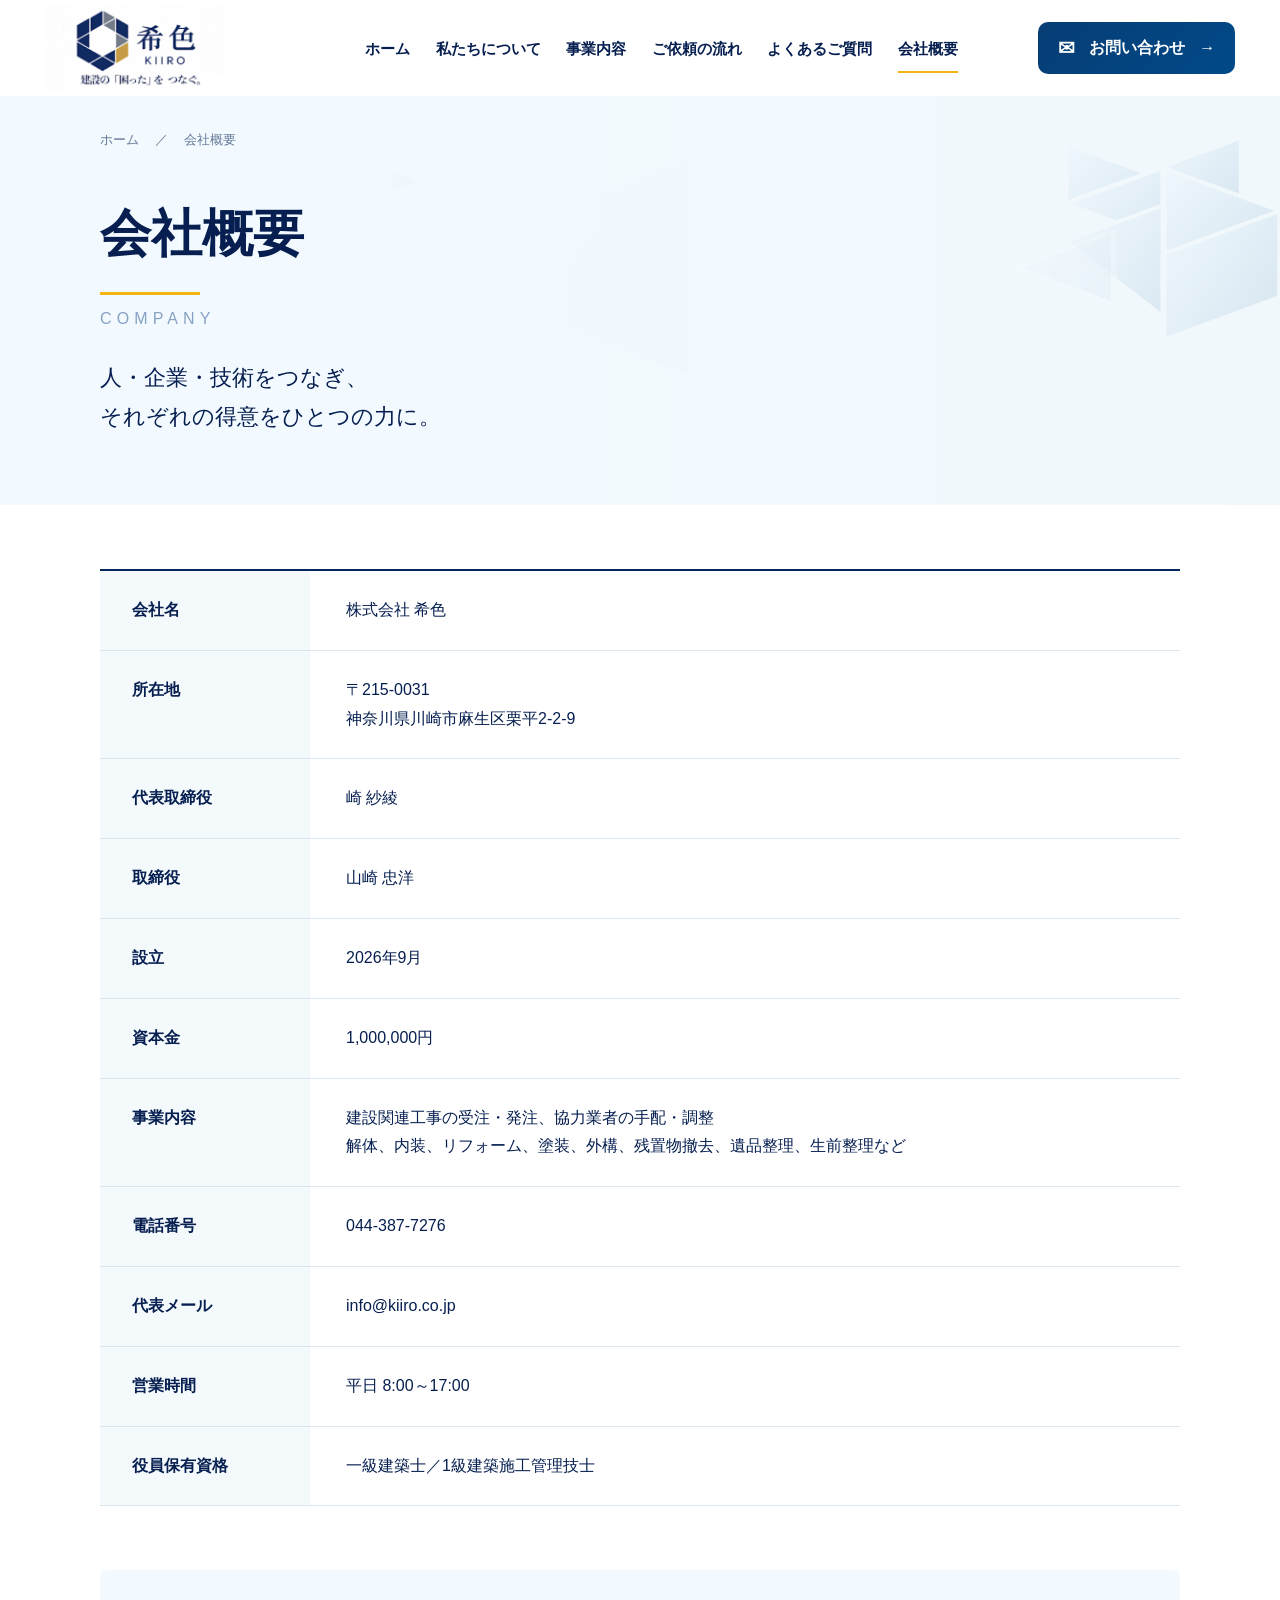
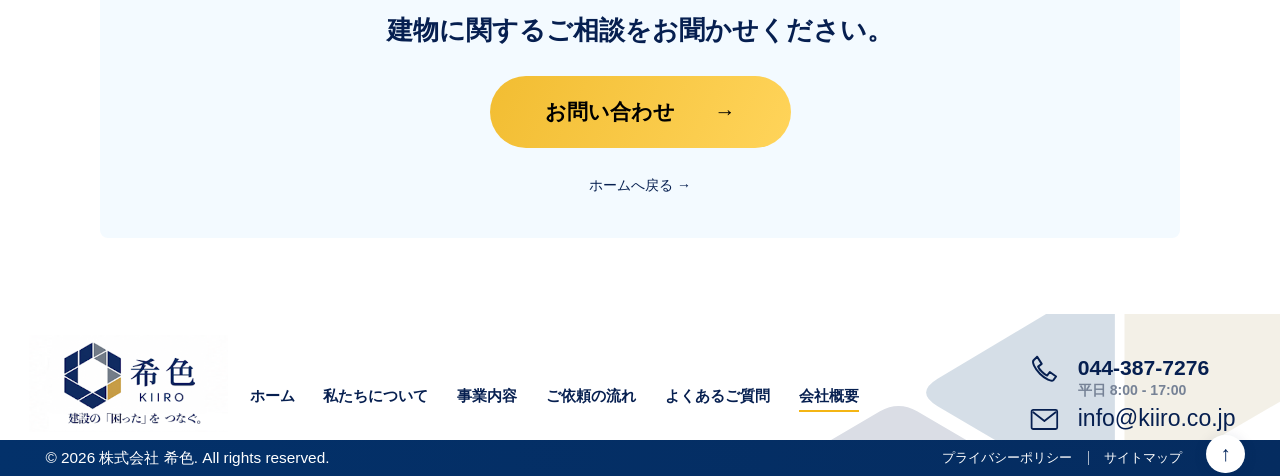
==== company.html @ d64662c7 "Apply client copy revisions and add company profile page" ====
<!doctype html>
<html lang="ja">
<head>
  <meta charset="utf-8">
  <meta name="viewport" content="width=device-width, initial-scale=1">
  <meta name="description" content="株式会社 希色の会社概要。所在地、役員、設立、資本金、事業内容、連絡先、役員保有資格をご紹介します。">
  <title>会社概要｜株式会社 希色</title>
  <link rel="icon" type="image/svg+xml" href="data:image/svg+xml,%3Csvg xmlns='http://www.w3.org/2000/svg' viewBox='0 0 64 64'%3E%3Cpath fill='%23042b64' d='M32 3 57 17v30L32 61 7 47V17z'/%3E%3Cpath fill='white' d='m32 13 16 9v19l-16 9-16-9V22z'/%3E%3Cpath fill='%23eeb52b' d='M48 41v10l-9 5V46z'/%3E%3C/svg%3E">
  <link rel="stylesheet" href="styles.css">
  <link rel="stylesheet" href="icons.css?v=20261001-3">
  <link rel="stylesheet" href="responsive.css?v=20261001-2">
  <link rel="stylesheet" href="message.css">
  <link rel="stylesheet" href="animation.css">
  <link rel="stylesheet" href="company.css">
</head>
<body class="company-page">
  <a class="skip-link" href="#main">本文へ移動</a>
  <header class="site-header" id="top">
    <div class="header-inner">
      <a class="brand" href="index.html" aria-label="希色 ホーム">
        <img class="brand-logo" src="assets/kiiro-logo.png" alt="希色 KIIRO 建設の「困った」を、つなぐ。">
      </a>
      <button class="menu-button" type="button" aria-label="メニューを開く" aria-expanded="false"><span></span><span></span><span></span></button>
      <nav class="global-nav" aria-label="メインナビゲーション">
        <a href="index.html">ホーム</a><a href="index.html#about">私たちについて</a><a href="index.html#business">事業内容</a><a href="index.html#flow">ご依頼の流れ</a><a href="index.html#faq">よくあるご質問</a><a class="is-active" aria-current="page" href="company.html">会社概要</a>
      </nav>
      <button class="header-contact js-open-contact" type="button"><span class="mail-icon">✉</span>お問い合わせ <span aria-hidden="true">→</span></button>
    </div>
  </header>

  <main id="main">
    <section class="company-intro">
      <div class="company-container">
        <p class="breadcrumb"><a href="index.html">ホーム</a><span aria-hidden="true">／</span>会社概要</p>
        <div class="section-heading"><h1>会社概要</h1><i></i><span>COMPANY</span></div>
        <p class="company-tagline">人・企業・技術をつなぎ、<br>それぞれの得意をひとつの力に。</p>
      </div>
    </section>
    <section class="company-details company-container" aria-label="会社基本情報">
      <dl class="company-profile">
        <div><dt>会社名</dt><dd>株式会社 希色</dd></div>
        <div><dt>所在地</dt><dd>〒215-0031<br>神奈川県川崎市麻生区栗平2-2-9</dd></div>
        <div><dt>代表取締役</dt><dd>崎 紗綾</dd></div>
        <div><dt>取締役</dt><dd>山崎 忠洋</dd></div>
        <div><dt>設立</dt><dd>2026年9月</dd></div>
        <div><dt>資本金</dt><dd>1,000,000円</dd></div>
        <div><dt>事業内容</dt><dd>建設関連工事の受注・発注、協力業者の手配・調整<br>解体、内装、リフォーム、塗装、外構、残置物撤去、遺品整理、生前整理など</dd></div>
        <div><dt>電話番号</dt><dd><a href="tel:0443877276">044-387-7276</a></dd></div>
        <div><dt>代表メール</dt><dd><a href="mailto:info@kiiro.co.jp">info@kiiro.co.jp</a></dd></div>
        <div><dt>営業時間</dt><dd>平日 8:00～17:00</dd></div>
        <div><dt>役員保有資格</dt><dd>一級建築士／1級建築施工管理技士</dd></div>
      </dl>
      <div class="company-consult">
        <h2>建物に関するご相談を<br class="mobile-break">お聞かせください。</h2>
        <button class="cta cta-gold js-open-contact" type="button">お問い合わせ <span aria-hidden="true">→</span></button>
        <a class="company-home" href="index.html">ホームへ戻る →</a>
      </div>
    </section>
  </main>

  <footer>
    <div class="footer-main">
      <a class="brand footer-brand" href="index.html" aria-label="希色 ホーム"><img class="brand-logo" src="assets/kiiro-logo.png" alt="希色 KIIRO 建設の「困った」を、つなぐ。"></a>
      <nav aria-label="フッターナビゲーション"><a href="index.html">ホーム</a><a href="index.html#about">私たちについて</a><a href="index.html#business">事業内容</a><a href="index.html#flow">ご依頼の流れ</a><a href="index.html#faq">よくあるご質問</a><a class="is-active" aria-current="page" href="company.html">会社概要</a></nav>
      <address><a href="tel:0443877276"><svg viewBox="0 0 32 32" aria-hidden="true"><path d="M8 3 4 7c-2 2 1 9 7 15s13 9 15 7l3-4-7-5-3 4c-3-1-9-7-10-10l4-3Z"/></svg><span>044-387-7276</span></a><small>平日 8:00 - 17:00</small><a href="mailto:info@kiiro.co.jp"><svg viewBox="0 0 36 28" aria-hidden="true"><rect x="2" y="2" width="32" height="24" rx="2"/><path d="m4 5 14 11L32 5"/></svg><span>info@kiiro.co.jp</span></a></address>
    </div>
    <div class="footer-bottom"><span>© 2026 株式会社 希色. All rights reserved.</span><div class="footer-links"><a href="#">プライバシーポリシー</a><i></i><a href="#">サイトマップ</a></div><a class="page-top" href="#top" aria-label="ページ上部へ">↑</a></div>
  </footer>

  <dialog class="contact-modal" id="contact-form" aria-labelledby="contact-title">
    <div class="modal-head">
      <div><span>CONTACT</span><h2 id="contact-title">まずはご相談ください</h2></div>
      <button class="modal-close" type="button" aria-label="フォームを閉じる">×</button>
    </div>
    <p class="modal-intro">建物に関するご相談内容をお聞かせください。内容を確認後、担当者よりご連絡します。</p>
    <form action="https://formsubmit.co/info@kiiro.co.jp" method="POST">
      <input type="hidden" name="_subject" value="【希色ウェブサイト】新しいご相談">
      <input type="hidden" name="_template" value="table">
      <input type="hidden" name="_captcha" value="false">
      <input type="hidden" name="_next" value="https://kawase-creative.github.io/kiiro-corporate-site/?sent=1">
      <input class="form-honey" type="text" name="_honey" tabindex="-1" autocomplete="off">
      <label class="form-field"><span>ご相談内容 <b>必須</b></span><select name="ご相談内容" required><option value="">選択してください</option><option>解体</option><option>内装</option><option>リフォーム</option><option>塗装</option><option>外構</option><option>残置物撤去</option><option>遺品整理</option><option>その他</option></select></label>
      <div class="form-row">
        <label class="form-field"><span>お名前 <b>必須</b></span><input type="text" name="お名前" autocomplete="name" required placeholder="例）希色 太郎"></label>
        <label class="form-field"><span>メールアドレス <b>必須</b></span><input type="email" name="email" autocomplete="email" required placeholder="例）info@example.jp"></label>
      </div>
      <label class="form-field"><span>電話番号</span><input type="tel" name="電話番号" autocomplete="tel" inputmode="tel" placeholder="例）044-000-0000"></label>
      <label class="form-field"><span>ご相談内容の詳細</span><textarea name="ご相談内容の詳細" rows="5" placeholder="ご相談内容やご希望の時期などをご記入ください。"></textarea></label>
      <p class="form-note">入力内容は、ご相談への回答にのみ使用します。</p>
      <button class="form-submit" type="submit">入力内容を送信する <span aria-hidden="true">→</span></button>
    </form>
  </dialog>
  <div class="success-toast" role="status" aria-live="polite">お問い合わせを送信しました。担当者からのご連絡をお待ちください。</div>

  <svg class="svg-defs" aria-hidden="true">
    <defs>
      <symbol id="icon-box" viewBox="0 0 64 64"><path d="M12 19 32 8l20 11v25L32 56 12 44zM12 19l20 12 20-12M32 31v25"/></symbol>
      <symbol id="icon-tree" viewBox="0 0 64 64"><path d="m32 6-9 13h6L18 32h10L16 45h33L37 32h9L35 19h6zM32 44v14"/></symbol>
      <symbol id="icon-people" viewBox="0 0 64 64"><circle cx="32" cy="17" r="9"/><circle cx="12" cy="25" r="6"/><circle cx="52" cy="25" r="6"/><path d="M19 52V40c0-7 6-12 13-12s13 5 13 12v12zM3 50V40c0-5 4-9 9-9 3 0 6 1 8 4M61 50V40c0-5-4-9-9-9-3 0-6 1-8 4"/></symbol>
      <symbol id="icon-layers" viewBox="0 0 64 64"><path d="m10 21 22 13 22-13L32 8zM10 33l22 13 22-13M10 45l22 13 22-13"/></symbol>
      <symbol id="icon-home" viewBox="0 0 64 64"><path d="M8 30 32 9l24 21M14 27v29h36V27M27 56V39h10v17"/></symbol>
      <symbol id="icon-building" viewBox="0 0 64 64"><path d="M12 56V25h17v31M29 56V8h23v48M5 56h54M18 34h6M18 45h6M37 18h7M37 30h7M37 42h7"/><path class="icon-gold" d="M18 34h6M37 18h7M37 42h7"/></symbol>
      <symbol id="icon-handshake" viewBox="0 0 64 64"><path d="m6 18 10-8 8 10-10 8zM58 18l-10-8-8 10 10 8zM19 24l10-8c3-2 6-1 8 1l8 8M16 27l6 6 15 15c3 3 8-1 5-4 3 3 8-2 4-5 4 3 8-2 4-5M23 48l-2 2c-4 4-9-1-5-5-4 4-9-1-5-5l10-10"/></symbol>
      <symbol id="icon-check" viewBox="0 0 64 64"><rect x="10" y="7" width="36" height="49" rx="3"/><path d="M18 19h21M18 29h17M18 39h14"/><circle cx="47" cy="46" r="13" class="gold-fill"/><path d="m41 46 4 4 8-10" class="white-stroke"/></symbol>
      <symbol id="icon-chart" viewBox="0 0 64 64"><path d="M6 57h53M12 53V36h10v17M27 53V24h10v29M42 53V10h10v43"/></symbol>
      <symbol id="reason-network" viewBox="0 0 100 80"><path d="m5 27 19-23 16 13-18 24zM95 27 77 4 61 17l18 24z"/><path d="M22 35 36 18c4-4 9-5 14-2l6 4 10-4c4-2 8-1 11 2l5 6"/><path d="m31 30 31 29c5 5 13-2 8-7 5 5 13-2 8-7 5 4 12-3 7-8l-8-8"/><path d="m24 34-8 10c-4 5 3 12 8 7-5 6 3 13 8 7-4 6 4 12 9 7l3-3c-3 6 5 11 10 6l5-5"/></symbol>
      <symbol id="reason-onestop" viewBox="0 0 80 80"><rect x="14" y="8" width="43" height="58" rx="4"/><path d="M24 23h24M24 34h21M24 45h17"/><circle cx="58" cy="57" r="17" fill="#f4b514" stroke="#f4b514"/><path d="m49 57 6 6 12-16" fill="none" stroke="#fff" stroke-width="4"/></symbol>
      <symbol id="reason-customer" viewBox="0 0 80 80"><circle cx="40" cy="15" r="11"/><circle cx="17" cy="29" r="8"/><circle cx="63" cy="29" r="8"/><path d="M20 68V49c0-13 9-22 20-22s20 9 20 22v19zM4 68V53c0-10 8-18 18-18 5 0 9 2 13 5M4 68h16M76 68V53c0-10-8-18-18-18-5 0-9 2-13 5M60 68h16"/></symbol>
      <symbol id="reason-range" viewBox="0 0 80 80"><path d="M8 68h64M15 62V43h13v19M34 62V29h13v33M53 62V14h13v48"/></symbol>
      <symbol id="icon-truck" viewBox="0 0 64 64"><path d="M5 15h34v30H5zM39 25h12l8 11v9H39zM45 28v9h12M12 45a7 7 0 1 0 14 0M44 45a7 7 0 1 0 14 0"/><path class="icon-gold" d="M8 35h28"/></symbol>
      <symbol id="icon-roller" viewBox="0 0 64 64"><rect x="10" y="10" width="40" height="16" rx="4"/><rect class="icon-gold" x="15" y="14" width="30" height="8" rx="2"/><path d="M50 18h6v12H32v8M32 38v19"/></symbol>
      <symbol id="icon-fence" viewBox="0 0 64 64"><path d="M8 56V21l7-9 7 9v35M24 56V21l7-9 7 9v35M40 56V21l7-9 7 9v35M4 31h56M4 45h56"/><path class="icon-gold" d="M24 25v25M40 25v25"/></symbol>
      <symbol id="icon-excavator" viewBox="0 0 100 90"><rect x="5" y="70" width="58" height="16" rx="8"/><rect x="13" y="53" width="49" height="17" rx="8.5"/><path d="m40 53 35-45 10 8-29 37zM85 16l13 17c2 3 2 6 0 9l-7 10-13-20"/><path d="M91 39c7 2 9 8 8 17v10c0 12-9 20-21 20l-11-2c-3-1-4-5-2-8l7-5c6-4 8-10 9-18l1-8c1-5 4-7 9-6Z" fill="#f4c12e" stroke="#05275d" stroke-width="3.2" stroke-linecap="round" stroke-linejoin="round"/></symbol>
    </defs>
  </svg>
  <script src="script.js"></script>
</body>
</html>
---- styles.css ----
:root{--navy:#05275d;--blue:#06457e;--gold:#f4b514;--pale:#f3faff;--line:#d9e8f3;--ink:#061f50;--serif:"Yu Mincho","Hiragino Mincho ProN","Noto Serif JP",serif;--sans:"Hiragino Kaku Gothic ProN","Yu Gothic","Noto Sans JP",sans-serif}*{box-sizing:border-box}html{scroll-behavior:smooth}body{margin:0;color:var(--ink);font-family:var(--sans);background:#fff;line-height:1.8}a{color:inherit;text-decoration:none}img{max-width:100%;display:block}.skip-link{position:fixed;left:12px;top:-100px;background:#fff;padding:8px 14px;z-index:1000}.skip-link:focus{top:12px}.site-header{height:110px;background:rgba(255,255,255,.97);position:relative;z-index:20}.header-inner{height:100%;max-width:1760px;margin:auto;padding:0 5vw;display:flex;align-items:center;gap:3vw}.brand{display:flex;align-items:center;min-width:240px}.brand-mark{width:62px;height:66px}.brand-type{display:flex;flex-direction:column;margin-left:8px;line-height:1}.brand-type b{font-family:var(--serif);font-size:30px;letter-spacing:.12em}.brand-type em{font-style:normal;font-weight:700;letter-spacing:.32em;font-size:12px;margin:7px 0}.brand-type small{font-family:var(--serif);font-size:11px;white-space:nowrap}.global-nav{display:flex;align-items:center;justify-content:center;gap:2.4vw;flex:1}.global-nav a{font-size:15px;font-weight:700;white-space:nowrap;position:relative;padding:38px 0}.global-nav a:after{content:"";position:absolute;left:0;right:0;bottom:27px;height:2px;background:var(--gold);transform:scaleX(0);transition:.25s}.global-nav a:hover:after,.global-nav a.is-active:after{transform:scaleX(1)}.header-contact{background:linear-gradient(135deg,#073d75,#004a88);color:#fff;border-radius:10px;padding:17px 25px;font-weight:700;white-space:nowrap;display:flex;gap:14px;align-items:center}.mail-icon{font-size:20px}.menu-button{display:none}.hero{min-height:690px;background:linear-gradient(110deg,#f6fbff 0,#fff 42%,#f2faff 100%);display:grid;grid-template-columns:46% 54%;overflow:hidden}.hero-copy{padding:72px 4vw 42px 5.7vw;position:relative;z-index:1}.eyebrow{font-size:11px;letter-spacing:.35em;color:#7f99ba;margin:0 0 10px}.hero h1{font-family:var(--serif);font-size:clamp(50px,5vw,86px);line-height:1.18;margin:0 0 24px;letter-spacing:.02em;font-weight:700}.gold-stroke{width:160px;height:9px;border-top:4px solid var(--gold);border-radius:50%;transform:rotate(-6deg);margin-bottom:13px}.hero-copy>p:not(.eyebrow){font-family:var(--serif);font-size:19px;line-height:2}.cta{display:inline-flex;align-items:center;justify-content:center;gap:40px;font-weight:800;border-radius:999px;min-height:72px;padding:0 55px;font-size:21px;transition:.25s}.cta:hover{transform:translateY(-3px);filter:brightness(1.03);box-shadow:0 12px 25px rgba(6,39,93,.18)}.cta-gold{background:linear-gradient(115deg,#f2bd32,#ffd45a);margin-top:12px}.hero-visual{align-self:stretch;display:flex;align-items:center}.hero-visual img{width:100%;height:100%;object-fit:cover;object-position:left center}.notice{height:92px;display:grid;grid-template-columns:120px 120px 1fr auto;gap:28px;align-items:center;padding:0 5vw;max-width:1800px;margin:auto;font-size:15px}.notice b{font-size:17px}.notice b:after{content:"";border-right:1px solid #b7c8d8;margin-left:30px}.notice p{margin:0}.notice a{font-weight:700}.section{position:relative;overflow:hidden}.trouble{min-height:610px;background:linear-gradient(120deg,#f8fcff,#edf7fd 46%,#f8fcff);padding:70px 6vw;display:grid;grid-template-columns:22% 58% 20%;align-items:center}.trouble:before,.strength:before,.business:before{content:"";position:absolute;inset:0;background:linear-gradient(32deg,transparent 47%,rgba(181,211,234,.17) 47%,rgba(181,211,234,.17) 54%,transparent 54%);pointer-events:none}.section-heading{position:relative;z-index:1}.section-heading h2{font-family:var(--serif);font-size:clamp(40px,4vw,64px);line-height:1.17;margin:0;font-weight:700}.section-heading i{display:block;width:100px;border-top:3px solid var(--gold);margin:24px 0 10px}.section-heading span{font-size:16px;letter-spacing:.32em;color:#88a2c4}.trouble-grid{display:grid;grid-template-columns:repeat(3,1fr);gap:12px;position:relative;z-index:1}.trouble-grid article{background:#fff;min-height:190px;display:flex;flex-direction:column;justify-content:center;align-items:center;text-align:center;padding:16px;clip-path:polygon(12% 0,88% 0,100% 18%,100% 82%,88% 100%,12% 100%,0 82%,0 18%);box-shadow:inset 0 0 0 2px #deebf5}.trouble-grid svg,.reason-grid svg,.service-grid svg{width:62px;height:62px;fill:none;stroke:var(--navy);stroke-width:3;stroke-linecap:round;stroke-linejoin:round}.trouble-grid p{font-family:var(--serif);font-size:17px;font-weight:700;line-height:1.55;margin:10px 0 0}.hand-note{font-family:var(--serif);font-size:24px;font-weight:700;line-height:1.4;transform:rotate(-7deg);border-left:7px solid var(--gold);padding-left:18px}.strength{padding:95px 6vw 105px;background:#f0f8fd;display:grid;grid-template-columns:25% 75%;gap:30px}.english-copy{letter-spacing:.25em;color:#6e88b0;font-size:14px;line-height:2;margin:20px 0 80px 80px}.strength-main{position:relative;z-index:1}.strength-main>h2{font-family:var(--serif);font-size:clamp(36px,4vw,58px);margin:0 0 10px}.lead{font-family:var(--serif);font-size:19px;max-width:850px;margin-bottom:55px}.reason-grid{display:grid;grid-template-columns:repeat(4,1fr);gap:12px}.reason-grid article{background:#fff;border-radius:8px;padding:18px 24px 26px;min-height:310px}.reason-grid article>b{font-family:var(--serif);font-size:22px;display:block}.reason-grid svg{display:block;margin:0 auto 8px}.reason-grid h3{text-align:center;font-family:var(--serif);font-size:18px}.reason-grid p{font-family:var(--serif);font-size:15px;line-height:1.7}.gold-fill{fill:var(--gold);stroke:var(--gold)}.white-stroke{stroke:white}.business{padding:105px 3vw 120px;background:linear-gradient(120deg,#fff,#f7fcff 60%,#fff)}.business-title{display:flex;align-items:center;gap:75px;max-width:1800px;margin:0 auto 20px}.business-title p{font-family:var(--serif);font-size:19px;font-weight:600}.service-grid{display:grid;grid-template-columns:repeat(6,1fr);gap:10px;max-width:1870px;margin:auto;position:relative;z-index:1}.service-grid article{background:#fff;border:1px solid var(--line);box-shadow:0 6px 20px rgba(27,68,108,.06);min-height:370px;padding:35px 28px}.service-grid svg{display:block;margin:auto;width:80px;height:80px}.service-grid h3{font-family:var(--serif);font-size:19px;text-align:center;margin:15px 0 8px;min-height:52px}.service-grid i{display:block;width:50px;border-top:3px solid var(--gold);margin:0 auto 24px}.service-grid p{font-family:var(--serif);font-size:15px;color:#354767}.flow{padding:100px 6vw;background:#fff}.section-heading.centered{text-align:center}.section-heading.centered i{margin:20px auto 10px}.flow-list{list-style:none;margin:60px auto 0;padding:0;display:grid;grid-template-columns:repeat(4,1fr);gap:30px;max-width:1400px;counter-reset:item}.flow-list li{position:relative;text-align:center;padding:42px 25px 30px;background:#f5faff;border-top:4px solid var(--navy)}.flow-list li:not(:last-child):after{content:"→";position:absolute;right:-25px;top:50%;font-size:30px;color:var(--gold);z-index:2}.flow-list b{font-size:14px;letter-spacing:.15em;color:#7792b6}.flow-list h3{font-family:var(--serif);font-size:22px}.flow-list p{font-size:15px}.faq{padding:95px 6vw 110px;background:#eef7fd}.faq-list{max-width:1050px;margin:50px auto 0}.faq-list details{background:#fff;border-bottom:1px solid #dce8f1;padding:0 28px}.faq-list summary{list-style:none;cursor:pointer;padding:22px 35px 22px 0;font-weight:700;position:relative}.faq-list summary::-webkit-details-marker{display:none}.faq-list summary:after{content:"＋";position:absolute;right:0;color:var(--gold);font-size:22px}.faq-list details[open] summary:after{content:"−"}.faq-list summary span{font-family:var(--serif);color:var(--gold);font-size:22px;margin-right:18px}.faq-list details p{margin:0;padding:0 0 23px 38px;color:#3c4d67}.message{background:linear-gradient(110deg,#f6fcff,#edf7fb);padding:90px 5vw 70px}.message-top{display:grid;grid-template-columns:48% 52%;align-items:center;max-width:1780px;margin:auto 50px}.president-message{font-family:var(--serif);font-size:17px;max-width:650px}.signature{text-align:right;font-size:28px;font-weight:700}.signature small,.signature em{font-size:13px;display:block;font-style:normal;color:#778eb0}.contact-panel{max-width:1780px;margin:auto;display:grid;grid-template-columns:1fr 1fr;gap:70px;align-items:center;border-top:1px solid white;padding-top:55px}.contact-panel h2{font-family:var(--serif);font-size:clamp(35px,4vw,56px);margin:0;border-bottom:4px solid var(--gold);display:inline}.contact-panel p{font-family:var(--serif);font-size:20px}.contact-action{text-align:center;border-left:1px solid #a9bad0}.contact-action .cta{min-width:480px}.contact-action b{display:block;margin-top:13px}.footer-main{display:grid;grid-template-columns:300px 1fr 300px;align-items:center;gap:45px;padding:42px 4vw;max-width:1900px;margin:auto}.footer-main nav{display:flex;justify-content:center;gap:30px;font-weight:700;font-size:14px}.footer-main address{font-style:normal;display:flex;flex-direction:column}.footer-main address a{font-size:20px;font-weight:700}.footer-main address small{padding-left:29px}.footer-bottom{background:linear-gradient(90deg,#073871,#06498b);color:#fff;padding:12px 4vw;display:flex;justify-content:space-between}.svg-defs{position:absolute;width:0;height:0;overflow:hidden}
@media(max-width:1180px){.global-nav{display:none}.header-inner{justify-content:space-between}.menu-button{display:flex;width:44px;height:40px;border:0;background:none;flex-direction:column;justify-content:center;gap:6px}.menu-button span{display:block;height:2px;background:var(--navy);width:100%}.global-nav.is-open{display:flex;position:absolute;left:0;right:0;top:110px;background:white;flex-direction:column;align-items:stretch;gap:0;padding:20px 7vw;box-shadow:0 12px 20px rgba(0,0,0,.08)}.global-nav.is-open a{padding:12px 0}.global-nav.is-open a:after{bottom:4px}.header-contact{margin-left:auto}.hero{grid-template-columns:48% 52%}.hero-copy{padding-left:4vw}.hero h1{font-size:54px}.hero-copy>p:not(.eyebrow){font-size:16px}.trouble{grid-template-columns:25% 75%;padding:60px 4vw}.hand-note{display:none}.strength{grid-template-columns:100%}.about-copy{display:flex;align-items:flex-end;gap:50px}.english-copy{margin:0}.reason-grid{grid-template-columns:repeat(2,1fr)}.service-grid{grid-template-columns:repeat(3,1fr)}.footer-main{grid-template-columns:270px 1fr}.footer-main nav{display:none}.footer-main address{justify-self:end}}
@media(max-width:760px){.site-header{height:82px;position:sticky;top:0}.header-inner{padding:0 20px}.brand{min-width:auto}.brand-mark{width:43px;height:48px}.brand-type b{font-size:23px}.brand-type em{font-size:9px;margin:4px 0}.brand-type small{display:none}.header-contact{display:none}.global-nav.is-open{top:82px}.hero{display:flex;flex-direction:column;min-height:auto}.hero-copy{padding:52px 24px 36px}.eyebrow{font-size:9px}.hero h1{font-size:46px}.hero-copy>p:not(.eyebrow){font-size:16px;line-height:1.9}.desktop-only{display:none}.cta{min-height:62px;padding:0 33px;font-size:18px}.hero-visual{height:auto}.hero-visual img{height:auto;object-fit:contain}.notice{height:auto;grid-template-columns:auto 1fr;padding:23px 24px;gap:5px 20px}.notice b:after{display:none}.notice p{grid-column:1/3}.notice a{display:none}.trouble{display:block;padding:70px 22px}.section-heading h2{font-size:42px}.trouble-grid{grid-template-columns:repeat(2,1fr);margin-top:40px}.trouble-grid article{min-height:165px;padding:12px 9px}.trouble-grid svg{width:46px;height:46px}.trouble-grid p{font-size:14px}.strength{padding:70px 22px}.about-copy{display:block}.english-copy{display:none}.strength-main>h2{font-size:34px;line-height:1.35;margin-top:45px}.lead{font-size:16px;line-height:1.9}.reason-grid{grid-template-columns:1fr}.reason-grid article{min-height:auto}.business{padding:70px 20px}.business-title{display:block}.business-title p{font-size:16px}.service-grid{grid-template-columns:repeat(2,1fr);gap:8px}.service-grid article{min-height:330px;padding:25px 15px}.service-grid svg{width:62px;height:62px}.service-grid h3{font-size:16px}.service-grid p{font-size:14px}.flow,.faq{padding:70px 20px}.flow-list{grid-template-columns:1fr;gap:16px}.flow-list li:not(:last-child):after{content:"↓";right:calc(50% - 10px);top:auto;bottom:-27px}.message{padding:70px 22px 50px}.message-top{grid-template-columns:1fr;gap:35px}.president-message{font-size:16px}.contact-panel{grid-template-columns:1fr;gap:35px}.contact-panel h2{font-size:34px;line-height:1.5}.contact-panel p{font-size:16px}.contact-action{border-left:0}.contact-action .cta{min-width:0;width:100%}.footer-main{grid-template-columns:1fr;padding:35px 24px}.footer-main address{justify-self:start}.footer-bottom{font-size:12px;gap:20px}.footer-brand{min-width:240px}}
@media(max-width:430px){.hero h1{font-size:41px}.trouble-grid{grid-template-columns:1fr 1fr}.service-grid{grid-template-columns:1fr}.service-grid article{min-height:auto}.footer-bottom{flex-direction:column;gap:3px}.contact-panel h2{font-size:30px}}
@media(prefers-reduced-motion:reduce){html{scroll-behavior:auto}.cta{transition:none}}
.hero h1{font-size:clamp(48px,4.3vw,82px);white-space:nowrap}
@media(max-width:760px){.hero h1{font-size:clamp(31px,9vw,40px)}}
@media(max-width:430px){.hero h1{font-size:clamp(29px,8.8vw,36px)}}
.brand-logo{display:block;width:205px;height:auto;object-fit:contain}.header-contact,.cta{border:0;font-family:var(--sans);cursor:pointer}.header-contact{font-size:16px}.footer-brand .brand-logo{width:220px}.service-grid article{position:relative}.service-grid article:before{content:"";position:absolute;width:94px;height:94px;border-radius:50%;background:linear-gradient(145deg,#eef7fd,#fff);top:27px;left:50%;transform:translateX(-50%);z-index:-1}.service-grid article svg{position:relative}.contact-modal{width:min(760px,calc(100% - 32px));max-height:90vh;border:0;border-radius:16px;padding:0;color:var(--ink);box-shadow:0 30px 90px rgba(1,27,65,.32);overflow:auto}.contact-modal::backdrop{background:rgba(2,24,56,.62);backdrop-filter:blur(4px)}.modal-head{position:sticky;top:0;z-index:2;display:flex;align-items:center;justify-content:space-between;padding:26px 34px 20px;background:#fff;border-bottom:1px solid #dce9f2}.modal-head span{display:block;color:#91a8c5;letter-spacing:.28em;font-size:12px}.modal-head h2{font-family:var(--serif);font-size:32px;margin:2px 0 0}.modal-close{border:1px solid #cbd9e5;background:#fff;color:var(--navy);width:44px;height:44px;border-radius:50%;font-size:27px;line-height:1;cursor:pointer}.modal-close:hover{background:#eef7fd}.modal-intro{margin:25px 34px 12px;font-family:var(--serif)}.contact-modal form{padding:12px 34px 34px}.form-row{display:grid;grid-template-columns:1fr 1fr;gap:16px}.form-field{display:block;margin:0 0 18px}.form-field>span{display:block;font-weight:700;margin-bottom:7px}.form-field b{display:inline-block;margin-left:8px;padding:1px 8px;background:var(--gold);border-radius:999px;font-size:11px}.form-field input,.form-field select,.form-field textarea{width:100%;border:1px solid #b9cada;border-radius:7px;background:#fbfdff;color:var(--ink);font:16px/1.5 var(--sans);padding:12px 14px;outline:0}.form-field input:focus,.form-field select:focus,.form-field textarea:focus{border-color:#0c4b87;box-shadow:0 0 0 3px rgba(12,75,135,.12)}.form-field textarea{resize:vertical}.form-honey{position:absolute;left:-9999px}.form-note{font-size:13px;color:#61728b;margin:-3px 0 18px}.form-submit{width:100%;min-height:62px;border:0;border-radius:999px;background:linear-gradient(115deg,#efb329,#ffd45a);color:var(--navy);font:800 18px var(--sans);cursor:pointer}.form-submit:hover{filter:brightness(1.03);box-shadow:0 10px 24px rgba(6,39,93,.16)}.success-toast{position:fixed;z-index:100;left:50%;bottom:28px;transform:translate(-50%,150%);opacity:0;background:#06376f;color:#fff;border-left:5px solid var(--gold);border-radius:8px;padding:16px 22px;box-shadow:0 12px 35px rgba(0,0,0,.2);transition:.35s}.success-toast.is-visible{transform:translate(-50%,0);opacity:1}@media(max-width:760px){.brand-logo{width:145px}.footer-brand .brand-logo{width:210px}.modal-head{padding:20px 20px 16px}.modal-head h2{font-size:25px}.modal-intro{margin:20px 20px 8px}.contact-modal form{padding:10px 20px 24px}.form-row{grid-template-columns:1fr;gap:0}.success-toast{width:calc(100% - 32px);bottom:16px}}
---- icons.css ----
.icon-gold {
  fill: none !important;
  stroke: #f4b514 !important;
  stroke-width: 4 !important;
}

.reason-grid svg {
  width: 74px;
  height: 74px;
  stroke-width: 3.2;
}

.reason-grid .reason-gold {
  fill: #f4b514;
  stroke: #f4b514;
}

.reason-grid .reason-white {
  fill: none;
  stroke: #fff;
  stroke-width: 4;
}

.reason-grid h3 {
  white-space: nowrap;
  word-break: keep-all;
}

.reason-grid p span {
  display: block;
}

/* Supplied artwork is used unchanged; contain preserves the original proportions. */
.reference-icon {
  display: block;
  object-fit: contain;
  mix-blend-mode: multiply;
}
.reason-grid .reference-icon {
  width: 100px;
  height: 74px;
  margin: 0 auto 8px;
}
.service-grid .reference-icon {
  width: 126px;
  height: 80px;
  margin: auto;
  position: relative;
}
.trouble-grid .reference-icon {
  width: 90px;
  height: 62px;
}
@media (min-width: 1181px) and (max-width: 1400px) {
  .reason-grid .reference-icon { margin-bottom: 2px; }
}
@media (max-width: 760px) {
  .service-grid .reference-icon { width: 98px; height: 62px; }
  .trouble-grid .reference-icon { width: 70px; height: 46px; }
}
---- responsive.css ----
/* 1440pxを基準に、横長ではないPC画面でもキービジュアル全体を見せる */
.break-1280 {
  display: none;
}

@media (min-width: 761px) {
  .strength {
    background: #f1f8fc url("assets/strength-bg.svg") center / 100% 100% no-repeat;
  }

  .strength::before {
    background: none;
  }
}

@media (min-width: 761px) {
  .hero-visual {
    align-items: center;
    background: linear-gradient(135deg, #f7fbff, #edf7fd);
  }

  .hero-visual img {
    width: 100%;
    height: auto;
    object-fit: contain;
    object-position: center;
  }
}

@media (min-width: 1181px) and (max-width: 1700px) {
  .site-header {
    height: 96px;
  }

  .header-inner {
    max-width: 1500px;
    padding-inline: 3.5vw;
  }

  .brand-logo {
    width: 180px;
  }

  .global-nav {
    gap: 2vw;
  }

  .global-nav a {
    padding-block: 31px;
  }

  .global-nav a::after {
    bottom: 20px;
  }

  .header-contact {
    padding: 14px 20px;
  }

  .hero {
    min-height: 560px;
    grid-template-columns: 44% 56%;
  }

  .hero-copy {
    padding: 44px 3vw 34px 5vw;
  }

  .hero h1 {
    font-size: clamp(48px, 4.15vw, 66px);
    margin-bottom: 18px;
  }

  .hero-copy > p:not(.eyebrow) {
    font-size: 17px;
    line-height: 1.85;
    margin-block: 10px;
  }

  .hero .cta {
    min-height: 62px;
    padding-inline: 44px;
    font-size: 18px;
  }

  .notice {
    height: 78px;
  }
}

/* 1280px前後では、日本語見出しを単語の途中で折り返さない */
@media (min-width: 1181px) and (max-width: 1400px) {
  .section-heading h2,
  .strength-main > h2 {
    word-break: keep-all;
    overflow-wrap: normal;
  }

  .trouble {
    grid-template-columns: 25% 75%;
    padding-inline: 4vw;
  }

  .trouble .section-heading h2 {
    font-size: 42px;
    white-space: nowrap;
  }

  .trouble .hand-note {
    display: none;
  }

  .strength {
    grid-template-columns: 29% 71%;
    gap: 18px;
    padding-inline: 4vw;
  }

  .strength .section-heading h2 {
    font-size: 40px;
    white-space: nowrap;
  }

  .strength .section-heading .break-1280 {
    display: block;
  }

  .strength-main > h2 {
    font-size: 42px;
    white-space: nowrap;
  }

  .strength .english-copy {
    margin-top: 90px;
    margin-left: 93px;
  }

  .strength .about-copy .section-heading {
    margin-left: 50px;
  }

  .reason-grid {
    gap: 10px;
  }

  .reason-grid article {
    min-width: 0;
    min-height: 330px;
    padding: 16px 14px 24px;
  }

  .reason-grid article > b {
    font-size: 21px;
  }

  .reason-grid svg {
    width: 74px;
    height: 74px;
    margin-bottom: 2px;
  }

  .reason-grid h3 {
    margin: 8px 0 14px;
    font-size: 17px;
    letter-spacing: -.03em;
  }

  .reason-grid p {
    margin: 0;
    font-size: 13.5px;
    line-height: 1.75;
    letter-spacing: -.025em;
  }
}

@media (min-width: 761px) and (max-width: 1180px) {
  .hero-visual {
    padding-block: 24px;
  }
}
---- message.css ----
/* Base styles are retained for narrow screens; the measured desktop layout is below. */
.message {
  min-height: clamp(480px, 37.5vw, 750px);
  padding: clamp(50px, 4.5vw, 90px) 5.2vw clamp(34px, 3.2vw, 64px);
  background: #f1f9fc url("assets/message-bg.svg") center/100% 100% no-repeat;
}


.message-top {
  grid-template-columns: 48% 52%;
  gap: 54px;
  max-width: 1840px;
  margin: 0 auto clamp(-50px, -2.5vw, -30px);
}

.message .section-heading h2 {
  font-size: clamp(42px, 3.45vw, 62px);
  white-space: nowrap;
}

.president-message {
  max-width: 670px;
  font-size: 17px;
  line-height: 1.95;
}

.contact-panel {
  grid-template-columns: minmax(600px, 1.35fr) minmax(470px, 0.95fr) 170px;
  gap: 38px;
  max-width: 1840px;
  padding-top: clamp(18px, 1.5vw, 30px);
}

.contact-panel > div:first-child h2 {
  display: inline-block;
  font-size: clamp(33px, 3vw, 52px);
  line-height: 1.35;
  white-space: nowrap;
}

.contact-panel > div:first-child p {
  margin: 16px 0 0;
  font-size: clamp(16px, 1.35vw, 21px);
  white-space: nowrap;
}

.contact-action {
  min-width: 0;
  padding-inline: 28px;
}

.contact-action .cta {
  width: 100%;
  min-width: 0;
  max-width: 500px;
  padding-inline: 28px;
  white-space: nowrap;
}

.contact-mail-icon {
  width: 31px;
  height: 24px;
  fill: none;
  stroke: currentColor;
  stroke-width: 2.4;
  stroke-linecap: round;
  stroke-linejoin: round;
  flex: 0 0 auto;
}

.message-motto {
  align-self: center;
  padding-left: 24px;
  border-left: 1px solid #9eb2ca;
  color: #7992b5;
  font-size: 14px;
  line-height: 1.8;
  letter-spacing: 0.18em;
  white-space: nowrap;
}

footer {
  position: relative;
  overflow: hidden;
  background: #fff url("assets/footer-bg.svg") center/100% 100% no-repeat;
}

footer::before {
  display: none;
}

.footer-main,
.footer-bottom {
  position: relative;
  z-index: 1;
}

.footer-main address a {
  display: flex;
  align-items: center;
  gap: 12px;
}

.footer-main address svg {
  width: 27px;
  height: 27px;
  fill: none;
  stroke: currentColor;
  stroke-width: 2.2;
  stroke-linecap: round;
  stroke-linejoin: round;
  flex: 0 0 auto;
}

.footer-links {
  display: flex;
  align-items: center;
  gap: 20px;
  margin-left: auto;
  margin-right: 56px;
}

.footer-links i {
  height: 20px;
  border-left: 1px solid rgba(255,255,255,.65);
}

.page-top {
  position: absolute;
  right: 2.7vw;
  bottom: 7px;
  display: grid;
  place-items: center;
  width: 54px;
  height: 54px;
  border-radius: 50%;
  background: #fff;
  color: var(--navy);
  font-size: 24px;
  box-shadow: 0 2px 14px rgba(1,31,72,.12);
}

@media (min-width: 1181px) and (max-width: 1400px) {
  .message {
    padding-inline: 4vw;
    padding-top: 30px;
    padding-bottom: 15px;
  }

  .message-top {
    grid-template-columns: 47% 53%;
  }

  .message .section-heading h2 {
    font-size: 43px;
  }

  .president-message {
    font-size: 15px;
  }

  .contact-panel {
    grid-template-columns: minmax(500px, 1.25fr) minmax(350px, 0.9fr) 125px;
    gap: 20px;
  }

  .contact-panel > div:first-child h2 {
    font-size: 36px;
  }

  .contact-panel > div:first-child p {
    font-size: 16px;
  }

  .contact-action {
    padding-inline: 48px;
  }

  .contact-action .cta {
    font-size: 19px;
    padding-inline: 20px;
  }

  .message-motto {
    padding-left: 16px;
    font-size: 12px;
  }

  .footer-main {
    grid-template-columns: 220px minmax(0, 1fr) 240px;
    gap: 18px;
    padding: 30px 3vw;
  }

  .footer-brand .brand-logo {
    width: 190px;
  }

  .footer-main nav {
    gap: 16px;
    white-space: nowrap;
  }

  .footer-main nav a {
    font-size: 12px;
    white-space: nowrap;
  }

  .footer-main address {
    white-space: nowrap;
  }

  .footer-main address a {
    font-size: 17px;
  }
}

@media (max-width: 1180px) and (min-width: 761px) {
  .message .section-heading h2 {
    font-size: 39px;
  }

  .contact-panel {
    grid-template-columns: minmax(450px, 1.2fr) minmax(320px, 0.8fr);
  }

  .contact-panel > div:first-child h2 {
    font-size: 32px;
  }

  .contact-panel > div:first-child p {
    font-size: 15px;
  }

  .message-motto {
    display: none;
  }
}

@media (max-width: 760px) {
  .message {
    min-height: 0;
    padding: 70px 22px 50px;
    background: #f1f9fc url("assets/message-bg-mobile.svg") center top / 100% auto no-repeat;
  }

  .message-top,
  .contact-panel {
    grid-template-columns: 1fr;
  }

  .message .section-heading h2 {
    font-size: 36px;
    white-space: nowrap;
  }

  .contact-panel > div:first-child h2,
  .contact-panel > div:first-child p {
    white-space: normal;
  }

  .message-motto {
    display: none;
  }

  .footer-links {
    display: none;
  }

  .page-top {
    position: static;
    width: 38px;
    height: 38px;
    flex: 0 0 auto;
  }
}

/* Desktop artwork uses the reference's 2000 × 1000 coordinate system.
   At 1280px every position and type size scales by exactly 0.64. */
@media (min-width: 761px) {
  .message {
    height: 37.35vw; min-height: 0; padding: 0;
    background: url("assets/contact-reference-bg.svg") left top / 100vw 50vw no-repeat;
    color: #071f53;
  }
  .message-top, .contact-panel {
    position: static; display: block; margin: 0; padding: 0; max-width: none; border: 0;
  }
  .message-top > .section-heading { position: absolute; left: 5.2vw; top: 6.4vw; }
  .message .section-heading h2 {
    margin: 0; font-size: 3.3vw; line-height: 1.36; letter-spacing: 0; white-space: nowrap;
  }
  .message .section-heading i { width: 8.75vw; margin: .8vw 0 .45vw; border-top: .15vw solid #ffba00; }
  .message .section-heading > span { color: #8b9fc6; font: 1.4vw/1.8 var(--sans); letter-spacing: .25em; }
  .president-message { position: static; max-width: none; font-family: var(--sans); }
  .president-copy {
    position: absolute; left: 54.9vw; top: 8.75vw; margin: 0;
    font-size: 1.25vw; line-height: 1.65; white-space: nowrap; letter-spacing: 0;
  }
  .president-message .signature {
    position: absolute; left: 74.5vw; top: 17.95vw; width: 8.8vw;
    margin: 0; text-align: left; font: 700 2.15vw/1.35 var(--serif); white-space: nowrap;
  }
  .signature small { color: #071f53; font: 700 1.1vw/1.5 var(--serif); }
  .signature em { text-align: right; color: #899bc1; font: 1.1vw/1.35 var(--sans); }
  .contact-panel > div:first-child { position: absolute; left: 5.45vw; top: 25.4vw; }
  .contact-panel > div:first-child h2 {
    position: relative; display: block; margin: 0; border: 0;
    font: 700 3.2vw/1.38 var(--serif); white-space: nowrap;
  }
  .contact-panel > div:first-child h2::after {
    content: ""; display: block; width: 6.8vw; height: .25vw; margin-top: .7vw; background: #ffbe00;
  }
  .contact-panel > div:first-child p {
    margin: .65vw 0 0; font: 1.65vw/1.5 var(--serif); letter-spacing: -.03em; white-space: nowrap;
  }
  .contact-action {
    position: absolute; left: 52.1vw; top: 24.85vw; width: 32.5vw; height: 8.85vw;
    padding: .25vw 2.95vw 0 3.75vw; border-left: 1px solid #b1bed6; border-right: 1px solid #b1bed6;
  }
  .contact-action .cta {
    margin: 0; width: 25.8vw; max-width: none; min-width: 0; height: 5.35vw; min-height: 0;
    padding: 0; gap: 1.25vw; background: linear-gradient(105deg,#ffbc00,#ffc000);
    color: #06316b; font: 700 1.75vw/1 var(--sans); white-space: nowrap;
  }
  .contact-mail-icon { width: 2.65vw; height: 2vw; stroke-width: 2.3; }
  .contact-action .cta span:last-child { font-size: 2.7vw; line-height: 1; }
  .contact-action b { margin: 1.05vw -1vw 0; font: 700 1.3vw/1.4 var(--sans); white-space: nowrap; }
  .contact-panel .message-motto {
    position: absolute; left: 87.45vw; top: 24.9vw; display: block; margin: 0; padding: 0; border: 0;
    color: #889ec5; font: 1.15vw/1.55 var(--sans); letter-spacing: .12em; white-space: nowrap;
  }
  footer {
    height: 12.65vw; overflow: visible;
    background: url("assets/contact-reference-bg.svg") left bottom / 100vw 50vw no-repeat;
  }
  .footer-main { height: 9.85vw; max-width: none; padding: 0; display: block; }
  .footer-brand { position: absolute; left: 2.3vw; top: 1.6vw; min-width: 0; }
  .footer-brand .brand-logo { width: 15.5vw; }
  .footer-main nav {
    position: absolute; left: 19.5vw; top: 5.55vw; display: flex;
    gap: 2.25vw; font: 700 1.15vw/1.5 var(--sans); white-space: nowrap;
  }
  .footer-main nav a { font-size: inherit; }
  .footer-main nav a:first-child { border-bottom: .15vw solid #ffbe00; padding-bottom: .35vw; }
  .footer-main address { position: absolute; left: 80.5vw; top: 3.1vw; white-space: nowrap; }
  .footer-main address a { gap: 1.45vw; font: 700 1.65vw/1.3 var(--sans); }
  .footer-main address a:last-child { margin-top: .6vw; font-weight: 400; font-size: 1.8vw; }
  .footer-main address svg { width: 2.25vw; height: 2.25vw; }
  .footer-main address small { padding-left: 3.7vw; color: #768296; font: 700 1.1vw/1 var(--sans); }
  .footer-bottom {
    height: 2.8vw; padding: 0 3.55vw; align-items: center;
    background: linear-gradient(100deg,#03316a,#052c60); font: 1.2vw/1.4 var(--sans);
  }
  .footer-links { gap: 1.2vw; margin-right: 4.1vw; font-size: 1vw; }
  .footer-links i { height: 1.1vw; }
  .page-top { right: 2.75vw; bottom: .2vw; width: 3vw; height: 3vw; font-size: 1.65vw; }
}

@media (max-width: 760px) {
  .message-top { margin: 0 0 32px; gap: 28px; }
  .president-copy br { display: none; }
  .president-message .signature span { display: block; }
  .message .section-heading h2 { font-size: clamp(26px, 7.1vw, 36px); }
  .contact-panel { gap: 24px; padding-top: 28px; }
  .contact-action { padding-inline: 0; }
  .contact-action .cta { gap: 16px; }
}
---- animation.css ----
/* 控えめなスクロール演出。JSが有効な場合だけ初期状態を隠す。 */
.motion-ready .motion-reveal {
  opacity: 0;
  transform: translateY(20px);
  transition:
    opacity 0.75s ease,
    transform 0.9s cubic-bezier(0.2, 0.65, 0.3, 1);
  transition-delay: var(--motion-delay, 0ms);
}

.motion-ready .motion-reveal.is-visible {
  opacity: 1;
  transform: translateY(0);
}

.motion-ready .section-heading.motion-reveal i {
  transform: scaleX(0);
  transform-origin: left center;
  transition: transform 0.8s 0.35s cubic-bezier(0.22, 1, 0.36, 1);
}

.motion-ready .section-heading.centered.motion-reveal i {
  transform-origin: center;
}

.motion-ready .section-heading.motion-reveal.is-visible i {
  transform: scaleX(1);
}

.motion-ready .site-header {
  animation: kiiro-header-in 0.7s both ease-out;
}

.motion-ready .hero-copy > * {
  opacity: 0;
  animation: kiiro-hero-in 0.85s both cubic-bezier(0.2, 0.65, 0.3, 1);
}

.motion-ready .hero-copy > :nth-child(2) { animation-delay: 0.08s; }
.motion-ready .hero-copy > :nth-child(3) { animation-delay: 0.16s; }
.motion-ready .hero-copy > :nth-child(4) { animation-delay: 0.22s; }
.motion-ready .hero-copy > :nth-child(5) { animation-delay: 0.3s; }

.motion-ready .hero-visual {
  opacity: 0;
  animation: kiiro-visual-in 1.15s 0.12s both cubic-bezier(0.22, 1, 0.36, 1);
}

.motion-ready .notice {
  opacity: 0;
  animation: kiiro-hero-in 0.7s 0.48s both ease-out;
}

.trouble-grid article,
.reason-grid article,
.service-grid article,
.flow-list li {
  transition:
    opacity 0.75s ease,
    transform 0.9s cubic-bezier(0.2, 0.65, 0.3, 1),
    box-shadow 0.3s ease;
}

.trouble-grid article svg,
.reason-grid article svg,
.service-grid article svg {
  transition: transform 0.35s ease;
}

.cta span,
.header-contact span:last-child {
  display: inline-block;
  transition: transform 0.3s ease;
}

.cta:hover span,
.header-contact:hover span:last-child {
  transform: translateX(5px);
}

.faq-list details {
  transition: background-color 0.3s ease, box-shadow 0.3s ease;
}

.faq-list details[open] {
  background: #ffffff;
  box-shadow: 0 8px 22px rgba(8, 48, 92, 0.06);
}

@media (hover: hover) {
  .trouble-grid article:hover,
  .reason-grid article:hover,
  .service-grid article:hover,
  .flow-list li:hover {
    transform: translateY(-5px);
    box-shadow: 0 14px 30px rgba(8, 48, 92, 0.1);
  }

  .trouble-grid article:hover svg,
  .reason-grid article:hover svg,
  .service-grid article:hover svg {
    transform: scale(1.045);
  }
}

@keyframes kiiro-header-in {
  from { opacity: 0; transform: translateY(-10px); }
  to { opacity: 1; transform: translateY(0); }
}

@keyframes kiiro-hero-in {
  from { opacity: 0; transform: translateY(16px); }
  to { opacity: 1; transform: translateY(0); }
}

@keyframes kiiro-visual-in {
  from { opacity: 0; transform: scale(0.985); }
  to { opacity: 1; transform: scale(1); }
}

@media (prefers-reduced-motion: reduce) {
  .motion-ready *,
  .motion-ready *::before,
  .motion-ready *::after {
    animation-duration: 0.01ms !important;
    animation-iteration-count: 1 !important;
    transition-duration: 0.01ms !important;
    scroll-behavior: auto !important;
  }

  .motion-ready .motion-reveal {
    opacity: 1;
    transform: none;
  }

  .motion-ready .section-heading.motion-reveal i {
    transform: scaleX(1);
  }
}
---- company.css ----
.company-container { width: min(1080px, calc(100% - 80px)); margin-inline: auto; }
.company-intro { padding: 32px 0 68px; background: linear-gradient(90deg, #f3faff 30%, #f3faffaa 65%, transparent), #f3faff url("assets/strength-bg.svg") center / cover no-repeat; }
.breadcrumb { font-size: 13px; margin: 0 0 50px; color: #627795; display:flex; gap: 16px; }
.breadcrumb a:hover { text-decoration: underline; }
.company-intro h1 { font: 700 clamp(36px, 4vw, 56px)/1.3 var(--serif); margin: 0; }
.company-tagline { font: 22px/1.8 var(--serif); margin: 24px 0 0; }
.company-details { padding-block: 64px 76px; }
.company-profile { margin: 0; border-top: 2px solid var(--navy); }
.company-profile > div { display: grid; grid-template-columns: 210px minmax(0,1fr); border-bottom: 1px solid #d9e6ef; }
.company-profile dt { background: #f4f9fc; font-weight: 700; padding: 25px 32px; }
.company-profile dd { margin: 0; padding: 25px 36px; overflow-wrap: anywhere; }
.company-profile a { text-underline-offset: 5px; }
.company-profile a:hover { text-decoration: underline; }
.company-consult { text-align: center; margin-top: 64px; padding: 40px 24px; background: #f3faff; border-radius: 8px; }
.company-consult h2 { font: 700 26px/1.6 var(--serif); margin: 0 0 12px; }
.company-home { display: block; width: fit-content; margin: 25px auto 0; font-size: 14px; }
.mobile-break { display: none; }
.company-page .footer-main nav a:first-child { border-bottom: 0; }
.company-page .footer-main nav a[aria-current="page"] { border-bottom: 2px solid var(--gold); }
@media(max-width:760px) {
  .company-container { width: calc(100% - 40px); }
  .company-intro { padding: 24px 0 40px; background-size: auto 100%; background-position: 35% center; }
  .breadcrumb { margin-bottom: 32px; }
  .company-tagline { font-size: 18px; }
  .company-details { padding-block: 36px 48px; }
  .company-profile > div { grid-template-columns: 1fr; padding: 18px 0; gap: 8px; }
  .company-profile dt { padding: 0; background: none; font-size: 14px; color: #60799a; }
  .company-profile dd { padding: 0; font-size: 16px; }
  .company-consult { margin-top: 40px; padding: 30px 16px; }
  .company-consult h2 { font-size: 21px; }
  .company-consult .cta { width: 100%; padding-inline: 20px; gap: 24px; }
  .mobile-break { display: inline; }
}
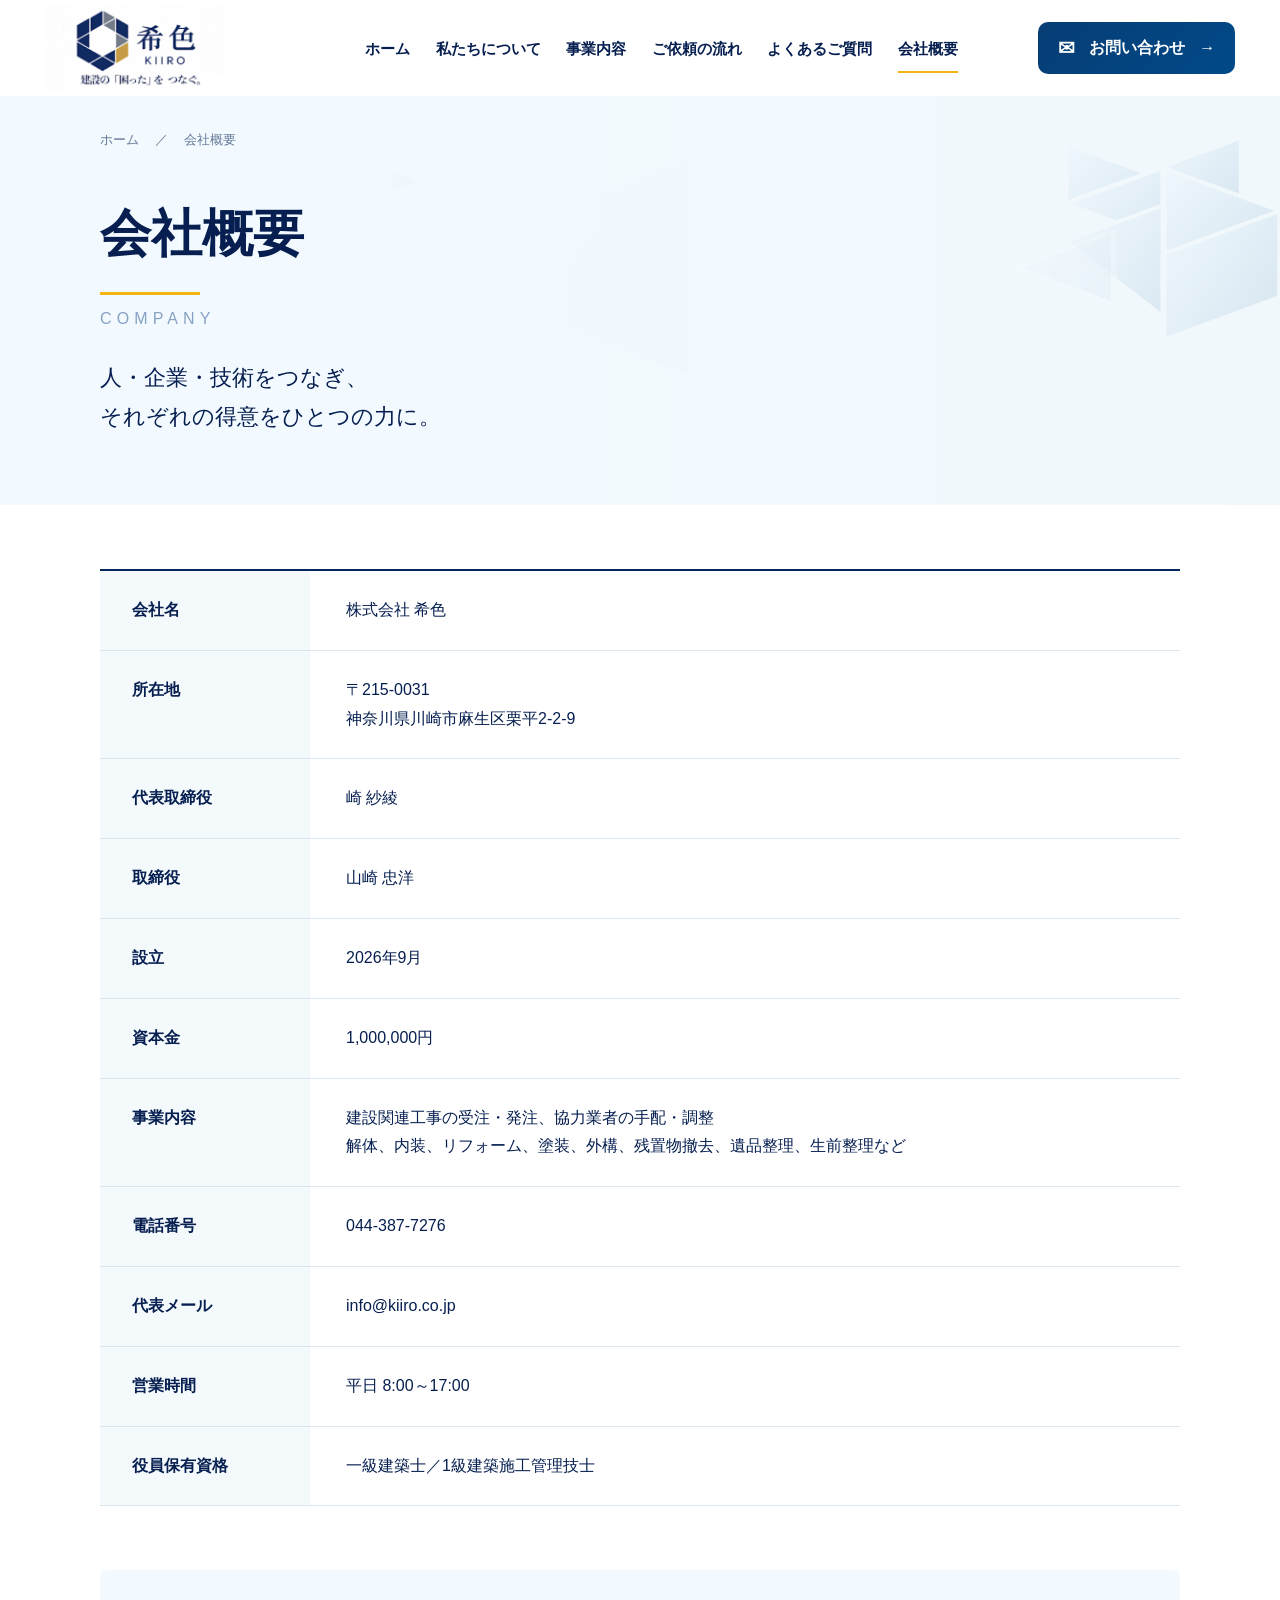
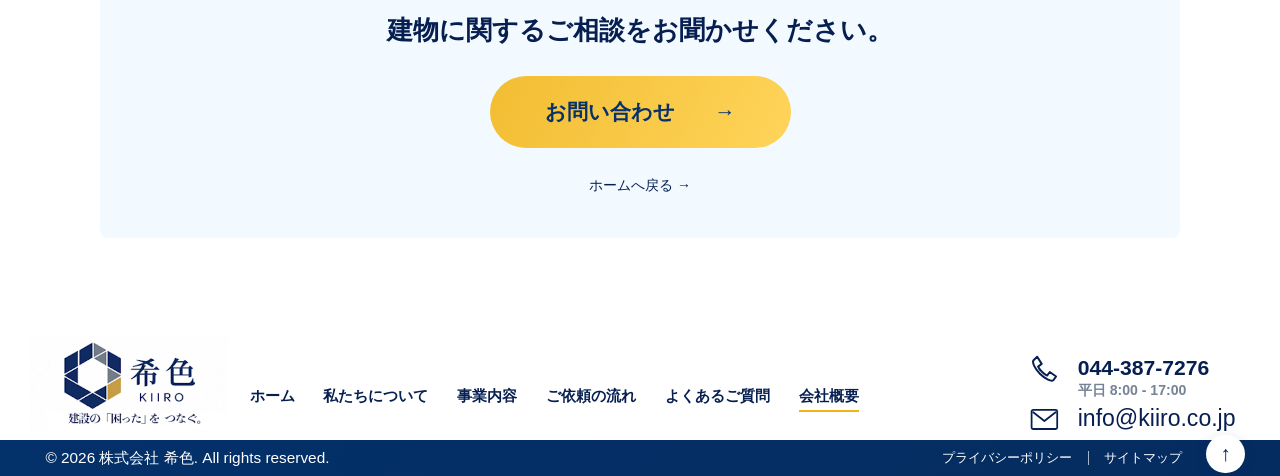
==== commit 45dd45fe: "Refresh footer styles on page load" ====
--- a/company.html
+++ b/company.html
@@ -9,7 +9,7 @@
   <link rel="stylesheet" href="styles.css">
   <link rel="stylesheet" href="icons.css?v=20261001-3">
   <link rel="stylesheet" href="responsive.css?v=20261001-2">
-  <link rel="stylesheet" href="message.css">
+  <link rel="stylesheet" href="message.css?v=20261005-footer-clean">
   <link rel="stylesheet" href="animation.css">
   <link rel="stylesheet" href="company.css">
 </head>
--- a/styles.css
+++ b/styles.css
@@ -4,6 +4,6 @@
 @media(max-width:430px){.hero h1{font-size:41px}.trouble-grid{grid-template-columns:1fr 1fr}.service-grid{grid-template-columns:1fr}.service-grid article{min-height:auto}.footer-bottom{flex-direction:column;gap:3px}.contact-panel h2{font-size:30px}}
 @media(prefers-reduced-motion:reduce){html{scroll-behavior:auto}.cta{transition:none}}
 .hero h1{font-size:clamp(48px,4.3vw,82px);white-space:nowrap}
-@media(max-width:760px){.hero h1{font-size:clamp(31px,9vw,40px)}}
+@media(max-width:760px){.hero h1{font-size:clamp(31px,9vw,40px)}.hero-copy>.cta-gold{color:#061f50}}
 @media(max-width:430px){.hero h1{font-size:clamp(29px,8.8vw,36px)}}
 .brand-logo{display:block;width:205px;height:auto;object-fit:contain}.header-contact,.cta{border:0;font-family:var(--sans);cursor:pointer}.header-contact{font-size:16px}.footer-brand .brand-logo{width:220px}.service-grid article{position:relative}.service-grid article:before{content:"";position:absolute;width:94px;height:94px;border-radius:50%;background:linear-gradient(145deg,#eef7fd,#fff);top:27px;left:50%;transform:translateX(-50%);z-index:-1}.service-grid article svg{position:relative}.contact-modal{width:min(760px,calc(100% - 32px));max-height:90vh;border:0;border-radius:16px;padding:0;color:var(--ink);box-shadow:0 30px 90px rgba(1,27,65,.32);overflow:auto}.contact-modal::backdrop{background:rgba(2,24,56,.62);backdrop-filter:blur(4px)}.modal-head{position:sticky;top:0;z-index:2;display:flex;align-items:center;justify-content:space-between;padding:26px 34px 20px;background:#fff;border-bottom:1px solid #dce9f2}.modal-head span{display:block;color:#91a8c5;letter-spacing:.28em;font-size:12px}.modal-head h2{font-family:var(--serif);font-size:32px;margin:2px 0 0}.modal-close{border:1px solid #cbd9e5;background:#fff;color:var(--navy);width:44px;height:44px;border-radius:50%;font-size:27px;line-height:1;cursor:pointer}.modal-close:hover{background:#eef7fd}.modal-intro{margin:25px 34px 12px;font-family:var(--serif)}.contact-modal form{padding:12px 34px 34px}.form-row{display:grid;grid-template-columns:1fr 1fr;gap:16px}.form-field{display:block;margin:0 0 18px}.form-field>span{display:block;font-weight:700;margin-bottom:7px}.form-field b{display:inline-block;margin-left:8px;padding:1px 8px;background:var(--gold);border-radius:999px;font-size:11px}.form-field input,.form-field select,.form-field textarea{width:100%;border:1px solid #b9cada;border-radius:7px;background:#fbfdff;color:var(--ink);font:16px/1.5 var(--sans);padding:12px 14px;outline:0}.form-field input:focus,.form-field select:focus,.form-field textarea:focus{border-color:#0c4b87;box-shadow:0 0 0 3px rgba(12,75,135,.12)}.form-field textarea{resize:vertical}.form-honey{position:absolute;left:-9999px}.form-note{font-size:13px;color:#61728b;margin:-3px 0 18px}.form-submit{width:100%;min-height:62px;border:0;border-radius:999px;background:linear-gradient(115deg,#efb329,#ffd45a);color:var(--navy);font:800 18px var(--sans);cursor:pointer}.form-submit:hover{filter:brightness(1.03);box-shadow:0 10px 24px rgba(6,39,93,.16)}.success-toast{position:fixed;z-index:100;left:50%;bottom:28px;transform:translate(-50%,150%);opacity:0;background:#06376f;color:#fff;border-left:5px solid var(--gold);border-radius:8px;padding:16px 22px;box-shadow:0 12px 35px rgba(0,0,0,.2);transition:.35s}.success-toast.is-visible{transform:translate(-50%,0);opacity:1}@media(max-width:760px){.brand-logo{width:145px}.footer-brand .brand-logo{width:210px}.modal-head{padding:20px 20px 16px}.modal-head h2{font-size:25px}.modal-intro{margin:20px 20px 8px}.contact-modal form{padding:10px 20px 24px}.form-row{grid-template-columns:1fr;gap:0}.success-toast{width:calc(100% - 32px);bottom:16px}}
--- a/message.css
+++ b/message.css
@@ -82,7 +82,7 @@
 footer {
   position: relative;
   overflow: hidden;
-  background: #fff url("assets/footer-bg.svg") center/100% 100% no-repeat;
+  background: #fff;
 }
 
 footer::before {
@@ -332,7 +332,7 @@
   }
   footer {
     height: 12.65vw; overflow: visible;
-    background: url("assets/contact-reference-bg.svg") left bottom / 100vw 50vw no-repeat;
+    background: #fff;
   }
   .footer-main { height: 9.85vw; max-width: none; padding: 0; display: block; }
   .footer-brand { position: absolute; left: 2.3vw; top: 1.6vw; min-width: 0; }
@@ -366,3 +366,289 @@
   .contact-action { padding-inline: 0; }
   .contact-action .cta { gap: 16px; }
 }
+
+/* Keep the expanded representative message readable without colliding with
+   the contact area in the desktop reference composition. */
+@media (min-width: 1181px) {
+  .message { height: 42vw; }
+  .president-copy {
+    left: 50vw;
+    top: 5.4vw;
+    width: 46vw;
+    font-size: clamp(13px, 1vw, 18px);
+    line-height: 1.55;
+    white-space: normal;
+  }
+  .president-message .signature {
+    left: 79vw;
+    top: 22.1vw;
+    width: auto;
+    font-size: clamp(22px, 1.65vw, 30px);
+  }
+  .signature small { font-size: clamp(12px, .9vw, 16px); }
+  .signature em { font-size: clamp(12px, .9vw, 16px); }
+  .contact-panel > div:first-child { top: 29vw; }
+  .contact-action { top: 28.5vw; }
+  .contact-panel .message-motto { top: 28.55vw; }
+}
+
+@media (min-width: 761px) and (max-width: 1180px) {
+  .message {
+    height: auto;
+    min-height: 0;
+    padding: 7vw 5vw 6vw;
+    background: #f1f9fc url("assets/message-bg.svg") center top / 100% auto no-repeat;
+  }
+  .message-top,
+  .contact-panel {
+    position: relative;
+    display: grid;
+    max-width: none;
+    margin: 0;
+  }
+  .message-top {
+    grid-template-columns: .9fr 1.1fr;
+    gap: 4vw;
+    margin-bottom: 5vw;
+  }
+  .message-top > .section-heading,
+  .president-copy,
+  .president-message .signature,
+  .contact-panel > div:first-child,
+  .contact-action,
+  .contact-panel .message-motto {
+    position: static;
+  }
+  .message .section-heading h2 {
+    font-size: clamp(34px, 4vw, 46px);
+    white-space: normal;
+  }
+  .president-copy {
+    margin: 0;
+    font-size: 15px;
+    line-height: 1.8;
+    white-space: normal;
+  }
+  .president-message .signature {
+    width: fit-content;
+    margin: 18px 0 0 auto;
+  }
+  .contact-panel {
+    grid-template-columns: 1fr 1fr;
+    gap: 4vw;
+    padding-top: 5vw;
+    border-top: 1px solid rgba(255,255,255,.95);
+  }
+  .contact-panel > div:first-child h2 {
+    font-size: clamp(28px, 3.2vw, 38px);
+    white-space: normal;
+  }
+  .contact-panel > div:first-child p {
+    white-space: normal;
+  }
+  .contact-action {
+    height: auto;
+    padding: 0 0 0 3vw;
+  }
+  .contact-action .cta {
+    width: 100%;
+  }
+  .message-motto { display: none; }
+}
+
+/* Readable, natural-flow composition for the expanded message and CTA. */
+@media (min-width: 761px) {
+  .message {
+    height: auto;
+    min-height: 0;
+    padding: clamp(52px, 5vw, 78px) clamp(38px, 5.2vw, 88px) clamp(54px, 5vw, 82px);
+    background-color: #f1f9fc;
+    background-image: url("assets/contact-reference-bg.svg");
+    background-position: center top;
+    background-size: 100% 100%;
+    background-repeat: no-repeat;
+  }
+
+  .message-top,
+  .contact-panel {
+    position: relative;
+    display: grid;
+    width: 100%;
+    max-width: 1600px;
+    margin: 0 auto;
+  }
+
+  .message-top {
+    grid-template-columns: minmax(0, .78fr) minmax(0, 1.22fr);
+    align-items: start;
+    gap: clamp(34px, 5vw, 90px);
+    margin-bottom: clamp(42px, 5vw, 76px);
+  }
+
+  .message-top > .section-heading,
+  .president-message,
+  .president-copy,
+  .president-message .signature,
+  .contact-panel > div:first-child,
+  .contact-action,
+  .contact-panel .message-motto {
+    position: static;
+    inset: auto;
+    width: auto;
+    max-width: none;
+  }
+
+  .message .section-heading h2 {
+    margin: 0;
+    font-size: clamp(38px, 3.15vw, 58px);
+    line-height: 1.34;
+    letter-spacing: 0;
+    white-space: normal;
+  }
+
+  .message .section-heading i {
+    width: clamp(100px, 8vw, 150px);
+    margin: 15px 0 8px;
+    border-top: 3px solid #ffba00;
+  }
+
+  .message .section-heading > span {
+    color: #8b9fc6;
+    font: 500 clamp(15px, 1.25vw, 21px)/1.8 var(--sans);
+    letter-spacing: .25em;
+  }
+
+  .president-message {
+    font-family: var(--sans);
+  }
+
+  .president-copy {
+    margin: 0;
+    font-size: clamp(15px, 1.12vw, 18px);
+    line-height: 1.9;
+    letter-spacing: 0;
+    white-space: normal;
+    word-break: normal;
+    overflow-wrap: anywhere;
+  }
+
+  .president-message .signature {
+    width: fit-content;
+    margin: 20px 0 0 auto;
+    text-align: center;
+    font: 700 clamp(25px, 2.1vw, 34px)/1.35 var(--serif);
+    white-space: nowrap;
+  }
+
+  .president-message .signature small {
+    color: #071f53;
+    font: 700 clamp(13px, 1vw, 16px)/1.5 var(--serif);
+  }
+
+  .president-message .signature em {
+    color: #899bc1;
+    font: 500 clamp(13px, 1vw, 16px)/1.5 var(--sans);
+  }
+
+  .contact-panel {
+    grid-template-columns: minmax(0, 1.15fr) minmax(360px, .85fr) auto;
+    align-items: center;
+    gap: clamp(28px, 3.5vw, 62px);
+    padding: 0;
+    border: 0;
+  }
+
+  .contact-panel > div:first-child h2 {
+    display: inline-block;
+    margin: 0;
+    border: 0;
+    font: 700 clamp(31px, 2.85vw, 48px)/1.35 var(--serif);
+    white-space: normal;
+  }
+
+  .contact-panel > div:first-child h2::after {
+    content: "";
+    display: block;
+    width: clamp(95px, 7vw, 132px);
+    height: 4px;
+    margin-top: 10px;
+    background: #ffbe00;
+  }
+
+  .contact-panel > div:first-child p {
+    margin: 12px 0 0;
+    font: 400 clamp(16px, 1.45vw, 21px)/1.7 var(--serif);
+    white-space: normal;
+  }
+
+  .contact-action {
+    min-width: 0;
+    height: auto;
+    padding: 0 0 0 clamp(24px, 3vw, 52px);
+    border-left: 1px solid #b1bed6;
+    border-right: 0;
+    text-align: center;
+  }
+
+  .contact-action .cta {
+    display: flex;
+    width: 100%;
+    max-width: 500px;
+    min-width: 0;
+    height: auto;
+    min-height: clamp(66px, 5.4vw, 86px);
+    margin: 0;
+    padding: 0 clamp(20px, 2.5vw, 42px);
+    gap: clamp(13px, 1.3vw, 22px);
+    background: linear-gradient(105deg, #ffbc00, #ffc000);
+    color: #06316b;
+    font: 700 clamp(18px, 1.65vw, 24px)/1.2 var(--sans);
+    white-space: nowrap;
+  }
+
+  .contact-mail-icon { width: 30px; height: 23px; }
+  .contact-action .cta span:last-child { font-size: 1.5em; line-height: 1; }
+  .contact-action b {
+    display: block;
+    margin: 12px 0 0;
+    font: 700 clamp(14px, 1.1vw, 17px)/1.5 var(--sans);
+    white-space: normal;
+  }
+
+  .contact-panel .message-motto {
+    display: block;
+    margin: 0;
+    padding-left: 22px;
+    border-left: 1px solid #b1bed6;
+    color: #889ec5;
+    font: 500 clamp(11px, .95vw, 14px)/1.65 var(--sans);
+    letter-spacing: .13em;
+    white-space: nowrap;
+  }
+}
+
+@media (min-width: 761px) and (max-width: 1100px) {
+  .message { padding: 58px 5vw 64px; }
+  .message-top {
+    grid-template-columns: minmax(220px, .72fr) minmax(0, 1.28fr);
+    gap: 34px;
+    margin-bottom: 48px;
+  }
+  .message .section-heading h2 { font-size: clamp(34px, 4vw, 44px); }
+  .president-copy { font-size: 15px; line-height: 1.8; }
+  .contact-panel { grid-template-columns: minmax(0, 1fr) minmax(300px, .9fr); gap: 28px; }
+  .contact-panel > div:first-child h2 { font-size: clamp(28px, 3.2vw, 36px); }
+  .contact-panel .message-motto { display: none; }
+  .contact-action { padding-left: 26px; }
+}
+
+@media (max-width: 760px) {
+  .message {
+    background-image: url("assets/message-bg-mobile.svg");
+    background-position: center top;
+    background-size: 100% auto;
+    background-repeat: no-repeat;
+  }
+  .contact-panel { border-top: 0; }
+  .contact-action .cta-gold { color: #06316b; }
+}
--- a/company.css
+++ b/company.css
@@ -13,6 +13,7 @@
 .company-profile a:hover { text-decoration: underline; }
 .company-consult { text-align: center; margin-top: 64px; padding: 40px 24px; background: #f3faff; border-radius: 8px; }
 .company-consult h2 { font: 700 26px/1.6 var(--serif); margin: 0 0 12px; }
+.company-consult .cta-gold { color: #06316b; }
 .company-home { display: block; width: fit-content; margin: 25px auto 0; font-size: 14px; }
 .mobile-break { display: none; }
 .company-page .footer-main nav a:first-child { border-bottom: 0; }
